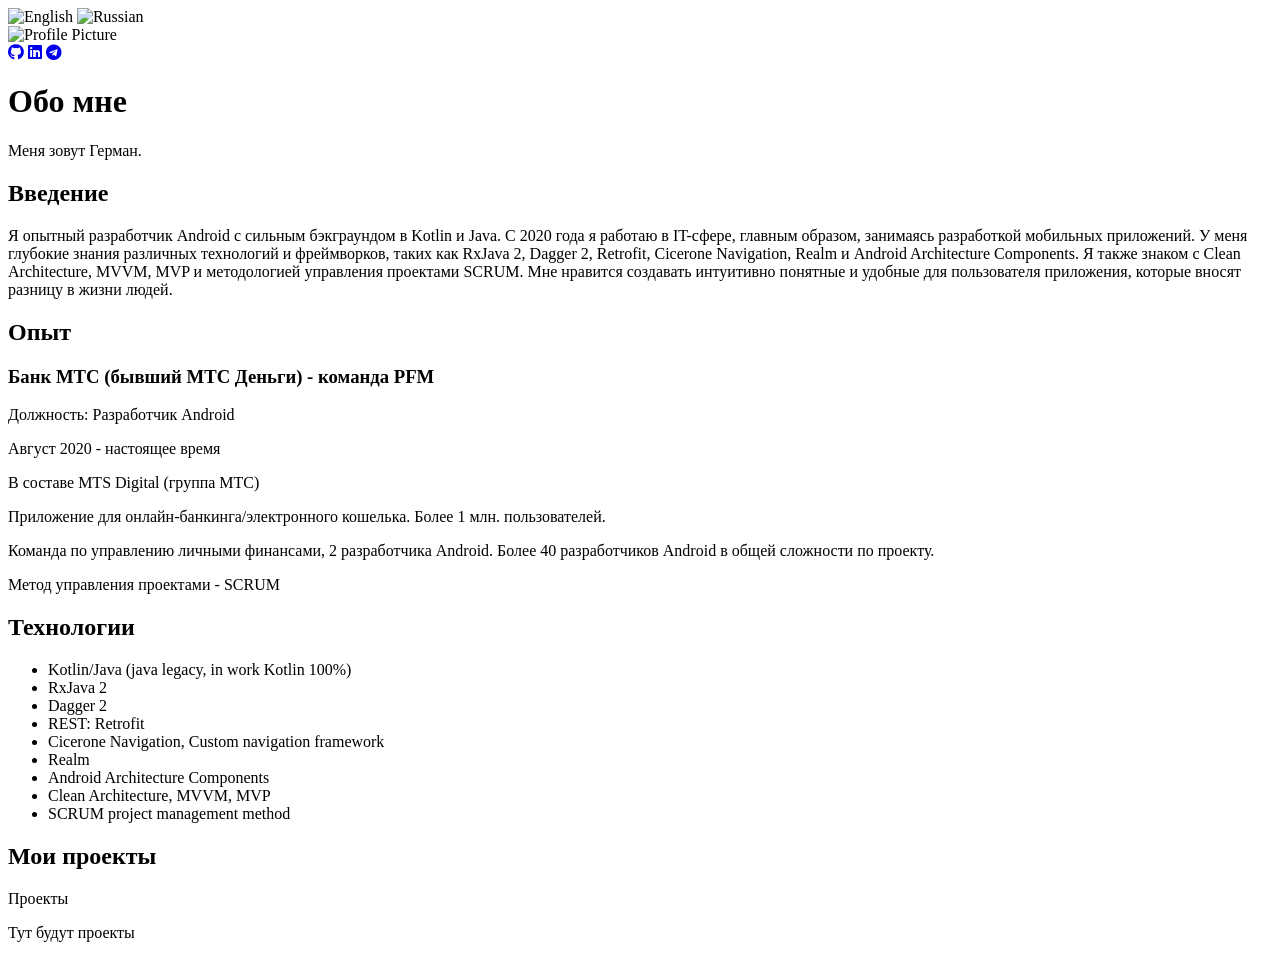
==== index_ru.html @ 83b3a8a4 "Add project description to index_ru.html" ====
<!DOCTYPE html>
<html>
<head>
    <link rel="stylesheet" type="text/css" href="styles.css">
    <script src="main.js"></script>
    <link rel="stylesheet" href="https://cdnjs.cloudflare.com/ajax/libs/font-awesome/5.15.3/css/all.min.css">
</head>
<body>
    <div class="container">
        <div class="language-switcher">
            <img class="flag" src="en.png" alt="English" onclick="switchLanguage('en')">
            <img class="flag" src="ru.png" alt="Russian" onclick="switchLanguage('ru')">
        </div>
        <img src="https://avatars.githubusercontent.com/u/57572572?v=4" alt="Profile Picture" class="profile-pic" width="250" height="250">
        <div class="social-icons">
            <a href="https://github.com/JustWorking42" target="_blank"><i class="fab fa-github"></i></a>
            <a href="https://linkedin.com/in/jw42" target="_blank"><i class="fab fa-linkedin"></i></a>
            <a href="https://t.me/Just_Working42" target="_blank"><i class="fab fa-telegram"></i></a>
        </div>
        <h1 id="about-me-ru">Обо мне</h1>
        <p>Меня зовут Герман.</p>
        <h2>Введение</h2>
        <p>
            Я опытный разработчик Android с сильным бэкграундом в Kotlin и Java. С 2020 года я работаю в IT-сфере, главным образом, занимаясь разработкой мобильных приложений. У меня глубокие знания различных технологий и фреймворков, таких как RxJava 2, Dagger 2, Retrofit, Cicerone Navigation, Realm и Android Architecture Components. Я также знаком с Clean Architecture, MVVM, MVP и методологией управления проектами SCRUM. Мне нравится создавать интуитивно понятные и удобные для пользователя приложения, которые вносят разницу в жизни людей.
        </p>
        <h2>Опыт</h2>
        <h3>Банк МТС (бывший МТС Деньги) - команда PFM</h3>
        <p>Должность: Разработчик Android</p>
        <p>Август 2020 - настоящее время</p>
        <p>В составе MTS Digital (группа МТС)</p>
        <p>Приложение для онлайн-банкинга/электронного кошелька. Более 1 млн. пользователей.</p>
        <p>Команда по управлению личными финансами, 2 разработчика Android. Более 40 разработчиков Android в общей сложности по проекту.</p>
        <p>Метод управления проектами - SCRUM</p>
        <h2>Технологии</h2>
        <ul>
            <li>Kotlin/Java (java legacy, in work Kotlin 100%)</li>
            <li>RxJava 2</li>
            <li>Dagger 2</li>
            <li>REST: Retrofit</li>
            <li>Cicerone Navigation, Custom navigation framework</li>
            <li>Realm</li>
            <li>Android Architecture Components</li>
            <li>Clean Architecture, MVVM, MVP</li>
            <li>SCRUM project management method</li>
        </ul>
    </div>
    <div class="container second-container">
        <h2>Мои проекты</h2>
        <p>Проекты</p>
        <p>Тут будут проекты</p>
    </div>
</body>
</html>
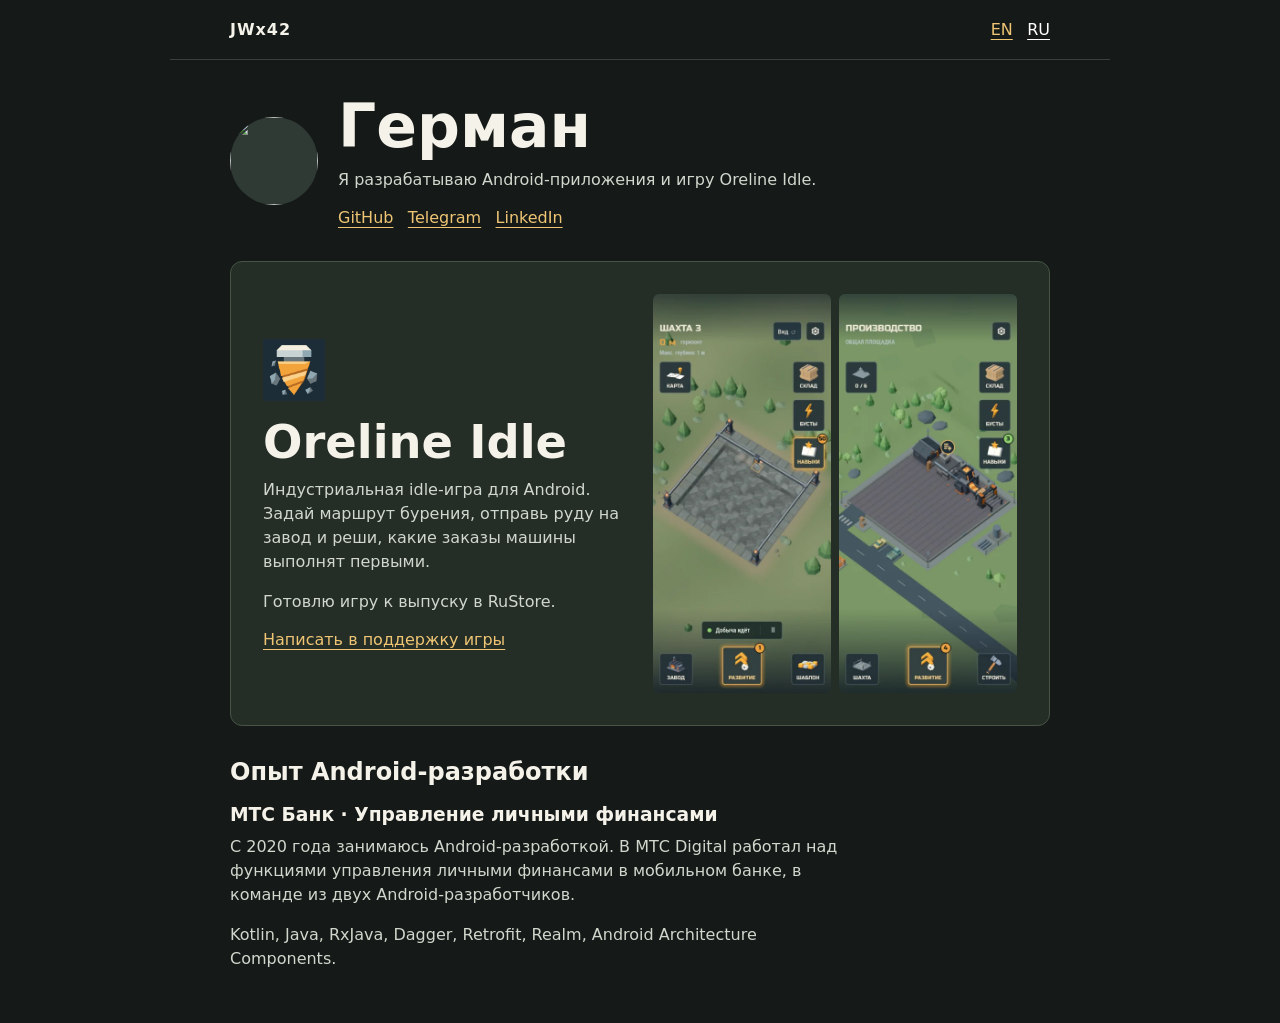
==== commit 38c53d83: "Merge Oreline portfolio update" ====
--- a/index_ru.html
+++ b/index_ru.html
@@ -1,53 +1,34 @@
-<!DOCTYPE html>
-<html>
+<!doctype html>
+<html lang="ru">
 <head>
-    <link rel="stylesheet" type="text/css" href="styles.css">
-    <script src="main.js"></script>
-    <link rel="stylesheet" href="https://cdnjs.cloudflare.com/ajax/libs/font-awesome/5.15.3/css/all.min.css">
+  <meta charset="utf-8">
+  <meta name="viewport" content="width=device-width, initial-scale=1">
+  <title>Герман · JWx42</title>
+  <meta name="description" content="Android-разработчик и автор игры Oreline Idle.">
+  <link rel="stylesheet" href="styles.css">
+  <script src="main.js" defer></script>
 </head>
 <body>
-    <div class="container">
-        <div class="language-switcher">
-            <img class="flag" src="en.png" alt="English" onclick="switchLanguage('en')">
-            <img class="flag" src="ru.png" alt="Russian" onclick="switchLanguage('ru')">
-        </div>
-        <img src="https://avatars.githubusercontent.com/u/57572572?v=4" alt="Profile Picture" class="profile-pic" width="250" height="250">
-        <div class="social-icons">
-            <a href="https://github.com/JustWorking42" target="_blank"><i class="fab fa-github"></i></a>
-            <a href="https://linkedin.com/in/jw42" target="_blank"><i class="fab fa-linkedin"></i></a>
-            <a href="https://t.me/Just_Working42" target="_blank"><i class="fab fa-telegram"></i></a>
-        </div>
-        <h1 id="about-me-ru">Обо мне</h1>
-        <p>Меня зовут Герман.</p>
-        <h2>Введение</h2>
-        <p>
-            Я опытный разработчик Android с сильным бэкграундом в Kotlin и Java. С 2020 года я работаю в IT-сфере, главным образом, занимаясь разработкой мобильных приложений. У меня глубокие знания различных технологий и фреймворков, таких как RxJava 2, Dagger 2, Retrofit, Cicerone Navigation, Realm и Android Architecture Components. Я также знаком с Clean Architecture, MVVM, MVP и методологией управления проектами SCRUM. Мне нравится создавать интуитивно понятные и удобные для пользователя приложения, которые вносят разницу в жизни людей.
-        </p>
-        <h2>Опыт</h2>
-        <h3>Банк МТС (бывший МТС Деньги) - команда PFM</h3>
-        <p>Должность: Разработчик Android</p>
-        <p>Август 2020 - настоящее время</p>
-        <p>В составе MTS Digital (группа МТС)</p>
-        <p>Приложение для онлайн-банкинга/электронного кошелька. Более 1 млн. пользователей.</p>
-        <p>Команда по управлению личными финансами, 2 разработчика Android. Более 40 разработчиков Android в общей сложности по проекту.</p>
-        <p>Метод управления проектами - SCRUM</p>
-        <h2>Технологии</h2>
-        <ul>
-            <li>Kotlin/Java (java legacy, in work Kotlin 100%)</li>
-            <li>RxJava 2</li>
-            <li>Dagger 2</li>
-            <li>REST: Retrofit</li>
-            <li>Cicerone Navigation, Custom navigation framework</li>
-            <li>Realm</li>
-            <li>Android Architecture Components</li>
-            <li>Clean Architecture, MVVM, MVP</li>
-            <li>SCRUM project management method</li>
-        </ul>
-    </div>
-    <div class="container second-container">
-        <h2>Мои проекты</h2>
-        <p>Проекты</p>
-        <p>Тут будут проекты</p>
-    </div>
+  <header class="top"><strong>JWx42</strong><nav aria-label="Язык">
+    <a href="index.html" lang="en" data-language="en" >EN</a>
+    <a href="index_ru.html" lang="ru" data-language="ru" aria-current="page">RU</a>
+  </nav></header>
+  <main>
+    <section class="bio" id="about-me-ru">
+      <img src="https://avatars.githubusercontent.com/u/57572572?v=4" width="88" height="88" alt="">
+      <div><h1>Герман</h1><p>Я разрабатываю Android-приложения и игру Oreline Idle.</p>
+      <nav aria-label="Профили"><a href="https://github.com/JWx42">GitHub</a><a href="https://t.me/jwx42">Telegram</a><a href="https://www.linkedin.com/in/jw42/">LinkedIn</a></nav></div>
+    </section>
+    <article class="project" id="oreline">
+      <div><img class="icon" src="assets/oreline-icon.png" alt=""><h2>Oreline Idle</h2>
+      <p>Индустриальная idle-игра для Android. Задай маршрут бурения, отправь руду на завод и реши, какие заказы машины выполнят первыми.</p>
+      <p>Готовлю игру к выпуску в RuStore.</p>
+      <a href="mailto:support@playoreline.com">Написать в поддержку игры</a></div>
+      <div class="shots"><img src="assets/oreline-mine.webp" alt="Бур добывает породу в шахте"><img src="assets/oreline-production.webp" alt="Оборудование на производственной площадке"></div>
+    </article>
+    <section class="experience"><h2>Опыт Android-разработки</h2><h3>МТС Банк · Управление личными финансами</h3>
+    <p>С 2020 года занимаюсь Android-разработкой. В МТС Digital работал над функциями управления личными финансами в мобильном банке, в команде из двух Android-разработчиков.</p>
+    <p>Kotlin, Java, RxJava, Dagger, Retrofit, Realm, Android Architecture Components.</p></section>
+  </main>
 </body>
 </html>
--- a/styles.css
+++ b/styles.css
@@ -0,0 +1,23 @@
+:root {color-scheme:dark; font-family:system-ui,sans-serif; background:#151a19; color:#f5f2e9}
+* {box-sizing:border-box}
+body {margin:0}
+main, .top {max-width:940px; margin:auto; padding-inline:clamp(20px,5vw,60px)}
+.top {display:flex; align-items:center; justify-content:space-between; padding-block:20px; border-bottom:1px solid #38413b}
+.top strong {letter-spacing:.06em}
+nav {display:flex; gap:.9em; flex-wrap:wrap}
+a {color:#efc574; text-underline-offset:.22em}
+a:focus-visible {outline:2px solid currentColor; outline-offset:3px}
+[aria-current] {color:#fff}
+.bio {display:flex; gap:20px; align-items:center; margin:34px 0}
+.bio img {width:88px; height:88px; border-radius:50%; object-fit:cover; background:#303a34}
+h1,h2,h3,p {margin:0}
+h1 {font-size:clamp(2rem,5vw,3.75rem); line-height:1.08}
+.bio p, .project p, .experience p {color:#d1d7cc; line-height:1.5; margin:.6em 0 1em}
+.project {display:grid; grid-template-columns:1fr 1fr; gap:26px; align-items:center; border:1px solid #475345; border-radius:12px; background:#242e27; padding:clamp(18px,3vw,32px); margin-bottom:32px}
+.project h2 {font-size:clamp(1.8rem,4vw,2.9rem)}
+.icon {width:62px; height:62px; margin-bottom:10px}
+.shots {display:flex; gap:8px; align-items:center}
+.shots img {min-width:0; width:calc(50% - 4px); height:auto; border-radius:6px}
+.experience {max-width:62ch; margin-bottom:52px}
+.experience h3 {margin:18px 0 4px}
+@media(max-width:620px){.project{grid-template-columns:1fr}.bio img{width:64px;height:64px}.bio{align-items:flex-start}.shots{max-width:340px}}
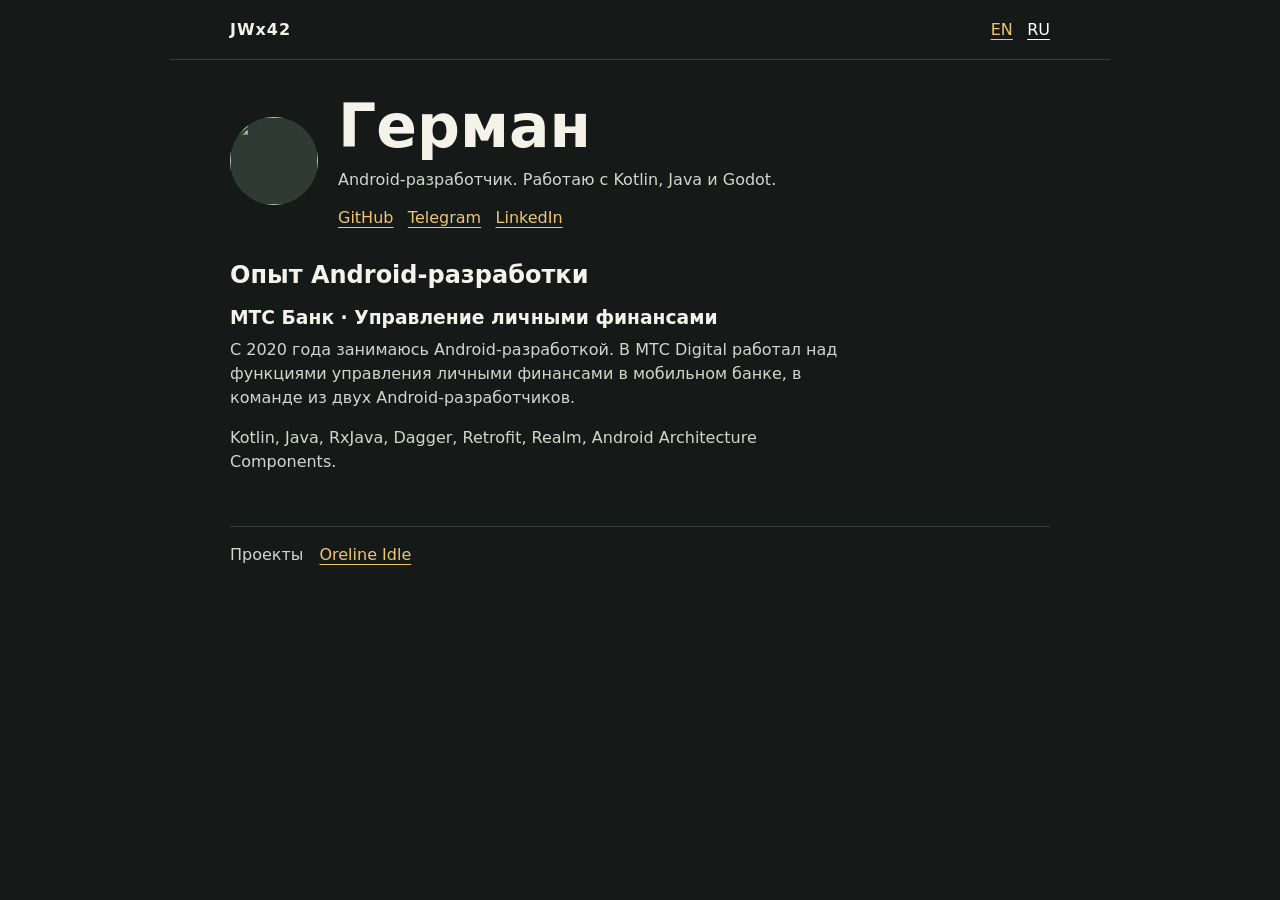
==== commit 6abebfe4: "Merge simplified portfolio project link" ====
--- a/index_ru.html
+++ b/index_ru.html
@@ -16,19 +16,13 @@
   <main>
     <section class="bio" id="about-me-ru">
       <img src="https://avatars.githubusercontent.com/u/57572572?v=4" width="88" height="88" alt="">
-      <div><h1>Герман</h1><p>Я разрабатываю Android-приложения и игру Oreline Idle.</p>
+      <div><h1>Герман</h1><p>Android-разработчик. Работаю с Kotlin, Java и Godot.</p>
       <nav aria-label="Профили"><a href="https://github.com/JWx42">GitHub</a><a href="https://t.me/jwx42">Telegram</a><a href="https://www.linkedin.com/in/jw42/">LinkedIn</a></nav></div>
     </section>
-    <article class="project" id="oreline">
-      <div><img class="icon" src="assets/oreline-icon.png" alt=""><h2>Oreline Idle</h2>
-      <p>Индустриальная idle-игра для Android. Задай маршрут бурения, отправь руду на завод и реши, какие заказы машины выполнят первыми.</p>
-      <p>Готовлю игру к выпуску в RuStore.</p>
-      <a href="mailto:support@playoreline.com">Написать в поддержку игры</a></div>
-      <div class="shots"><img src="assets/oreline-mine.webp" alt="Бур добывает породу в шахте"><img src="assets/oreline-production.webp" alt="Оборудование на производственной площадке"></div>
-    </article>
     <section class="experience"><h2>Опыт Android-разработки</h2><h3>МТС Банк · Управление личными финансами</h3>
     <p>С 2020 года занимаюсь Android-разработкой. В МТС Digital работал над функциями управления личными финансами в мобильном банке, в команде из двух Android-разработчиков.</p>
     <p>Kotlin, Java, RxJava, Dagger, Retrofit, Realm, Android Architecture Components.</p></section>
+    <footer id="oreline"><span>Проекты</span><a href="https://playoreline.com/">Oreline Idle</a></footer>
   </main>
 </body>
 </html>
--- a/styles.css
+++ b/styles.css
@@ -12,12 +12,9 @@
 .bio img {width:88px; height:88px; border-radius:50%; object-fit:cover; background:#303a34}
 h1,h2,h3,p {margin:0}
 h1 {font-size:clamp(2rem,5vw,3.75rem); line-height:1.08}
-.bio p, .project p, .experience p {color:#d1d7cc; line-height:1.5; margin:.6em 0 1em}
-.project {display:grid; grid-template-columns:1fr 1fr; gap:26px; align-items:center; border:1px solid #475345; border-radius:12px; background:#242e27; padding:clamp(18px,3vw,32px); margin-bottom:32px}
-.project h2 {font-size:clamp(1.8rem,4vw,2.9rem)}
-.icon {width:62px; height:62px; margin-bottom:10px}
-.shots {display:flex; gap:8px; align-items:center}
-.shots img {min-width:0; width:calc(50% - 4px); height:auto; border-radius:6px}
+.bio p, .experience p {color:#d1d7cc; line-height:1.5; margin:.6em 0 1em}
 .experience {max-width:62ch; margin-bottom:52px}
 .experience h3 {margin:18px 0 4px}
-@media(max-width:620px){.project{grid-template-columns:1fr}.bio img{width:64px;height:64px}.bio{align-items:flex-start}.shots{max-width:340px}}
+footer {display:flex; align-items:baseline; gap:16px; padding:18px 0 28px; border-top:1px solid #38413b}
+footer span {color:#d1d7cc}
+@media(max-width:620px){.bio img{width:64px;height:64px}.bio{align-items:flex-start}}
